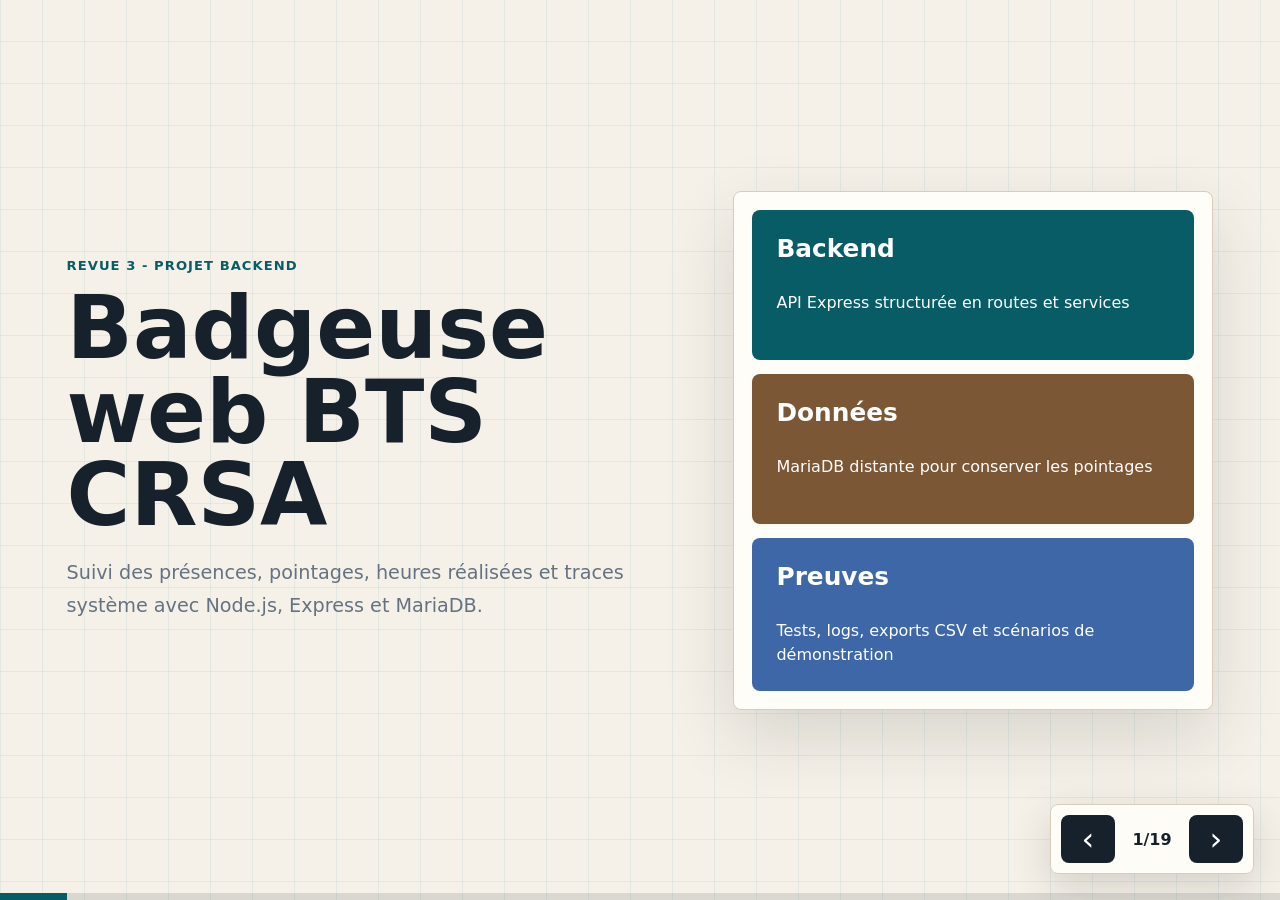
==== index.html @ 31d011b4 "Add files via upload" ====
<!DOCTYPE html>
<html lang="fr">
<head>
  <meta charset="UTF-8">
  <meta name="viewport" content="width=device-width, initial-scale=1.0">
  <title>Revue 3 - Badgeuse BTS CRSA</title>
  <link rel="stylesheet" href="./revue3.css">
</head>
<body>
  <main class="deck" id="deck">
    <section class="slide cover active" data-title="Introduction">
      <div class="slide-copy">
        <p class="kicker">Revue 3 - Projet backend</p>
        <h1>Badgeuse web BTS CRSA</h1>
        <p class="lead">
          Suivi des présences, pointages, heures réalisées et traces système avec
          Node.js, Express et MariaDB.
        </p>
      </div>
      <div class="cover-panel">
        <div>
          <strong>Backend</strong>
          <span>API Express structurée en routes et services</span>
        </div>
        <div>
          <strong>Données</strong>
          <span>MariaDB distante pour conserver les pointages</span>
        </div>
        <div>
          <strong>Preuves</strong>
          <span>Tests, logs, exports CSV et scénarios de démonstration</span>
        </div>
      </div>
    </section>

    <section class="slide" data-title="Contexte">
      <div class="slide-copy">
        <p class="kicker">Remise en contexte</p>
        <h2>Point de départ</h2>
        <p>
          Le besoin est de remplacer un suivi manuel des présences par un système
          centralisé. Un étudiant pointe, le serveur traite l'information, la base
          conserve les données, puis l'interface affiche l'état du jour et les heures.
        </p>
      </div>
      <div class="cards three">
        <article>
          <span>01</span>
          <h3>Fiabiliser</h3>
          <p>Éviter les oublis et garder une trace exploitable.</p>
        </article>
        <article>
          <span>02</span>
          <h3>Centraliser</h3>
          <p>Avoir les étudiants, présences et rapports au même endroit.</p>
        </article>
        <article>
          <span>03</span>
          <h3>Présenter</h3>
          <p>Montrer un backend compréhensible, pas seulement du code.</p>
        </article>
      </div>
    </section>

    <section class="slide diagram-slide" data-title="Diagramme de déploiement">
      <div class="slide-copy">
        <p class="kicker">Diagrammes du projet</p>
        <h2>Diagramme de déploiement</h2>
        <p>
          Ce schéma montre où se trouvent les parties du système: le matériel de badgeuse,
          le serveur de pointage, la base de données et le poste d'administration.
        </p>
      </div>
      <button class="diagram image-diagram" type="button" data-zoom="Diagramme de déploiement">
        <img src="./assets/revue3/diagramme-deploiement.png" alt="Diagramme de déploiement du système Badge CRSA">
        <span class="diagram-caption">Cliquer pour zoomer le diagramme.</span>
      </button>
    </section>

    <section class="slide diagram-slide" data-title="Cas d'utilisation">
      <div class="slide-copy">
        <p class="kicker">Diagrammes du projet</p>
        <h2>Cas d'utilisation</h2>
        <p>
          Ce diagramme montre les actions principales: badger, saisir un code de secours,
          consulter les rapports, exporter les données et gérer les comptes étudiants.
        </p>
      </div>
      <button class="diagram image-diagram" type="button" data-zoom="Diagramme de cas d'utilisation">
        <img src="./assets/revue3/diagramme-cas-utilisation.png" alt="Diagramme de cas d'utilisation du système Badge CRSA">
        <span class="diagram-caption">Les flèches montrent quelles actions mettent à jour les rapports.</span>
      </button>
    </section>

    <section class="slide diagram-slide" data-title="Diagramme de Gantt">
      <div class="slide-copy">
        <p class="kicker">Diagrammes du projet</p>
        <h2>Planning du projet</h2>
        <p>
          Le Gantt sert à expliquer la répartition du travail: base de données, backend,
          interface d'administration, tests, corrections et préparation de l'oral.
        </p>
      </div>
      <button class="diagram image-diagram" type="button" data-zoom="Diagramme de Gantt">
        <img src="./assets/revue3/diagramme-gantt.png" alt="Diagramme de Gantt du projet Badgeuse BTS CRSA">
        <span class="diagram-caption">Ce visuel permet de situer la revue 3 dans l'avancement global.</span>
      </button>
    </section>

    <section class="slide diagram-slide" data-title="Schéma relationnel">
      <div class="slide-copy">
        <p class="kicker">Diagrammes du projet</p>
        <h2>Schéma relationnel</h2>
        <p>
          Ici on voit les tables réellement utilisées: étudiants, pointages, sessions,
          utilisateurs et logs. C'est la partie la plus importante pour expliquer la base.
        </p>
      </div>
      <button class="diagram image-diagram" type="button" data-zoom="Schéma relationnel de la base">
        <img src="./assets/revue3/schema-relationnel.png" alt="Schéma relationnel de la base de données Badge CRSA">
        <span class="diagram-caption">Les liens partent surtout de la table étudiants vers les pointages et sessions.</span>
      </button>
    </section>

    <section class="slide diagram-slide" data-title="MCD simplifié">
      <div class="slide-copy">
        <p class="kicker">Diagrammes du projet</p>
        <h2>MCD simplifié</h2>
        <p>
          Cette version est plus facile à expliquer: l'étudiant est au centre, puis on voit
          autour les pointages, les sessions, les présences journalières, les utilisateurs et les logs.
        </p>
      </div>
      <button class="diagram image-diagram" type="button" data-zoom="MCD simplifié">
        <img src="./assets/revue3/mcd-simple.png" alt="MCD simplifié du projet Badgeuse BTS CRSA">
        <span class="diagram-caption">Le MCD sert à expliquer le sens des données, le schéma relationnel sert à montrer les tables exactes.</span>
      </button>
    </section>

    <section class="slide diagram-slide" data-title="Diagramme de séquence">
      <div class="slide-copy">
        <p class="kicker">Diagrammes du projet</p>
        <h2>Diagramme de séquence</h2>
        <p>
          Ce diagramme décrit le scénario complet: arrivée, départ, oubli de badge,
          détection en fin de journée et correction administrative.
        </p>
      </div>
      <button class="diagram image-diagram" type="button" data-zoom="Diagramme de séquence">
        <img src="./assets/revue3/diagramme-sequence.png" alt="Diagramme de séquence des pointages arrivée départ et correction">
        <span class="diagram-caption">C'est le meilleur schéma pour expliquer la logique métier du pointage.</span>
      </button>
    </section>

    <section class="slide" data-title="Revue 2 vers revue 3">
      <div class="slide-copy">
        <p class="kicker">Transition</p>
        <h2>Ce qui a évolué depuis</h2>
        <p>
          La revue 2 posait la base technique. La revue 3 montre une version plus
          complète, avec des règles métier, des exports, des logs et des tests.
        </p>
      </div>
      <div class="comparison">
        <article>
          <h3>Base de départ</h3>
          <ul>
            <li>Serveur Express en place</li>
            <li>Connexion MariaDB distante</li>
            <li>Premières routes API</li>
            <li>Authentification expliquée</li>
          </ul>
        </article>
        <article>
          <h3>Version actuelle</h3>
          <ul>
            <li>Routes séparées par domaine</li>
            <li>Services backend réutilisables</li>
            <li>Pointages transformés en sessions</li>
            <li>Logs, exports CSV et tests d'annexe</li>
          </ul>
        </article>
      </div>
    </section>

    <section class="slide" data-title="Architecture">
      <div class="slide-copy">
        <p class="kicker">Version actuelle</p>
        <h2>Architecture générale</h2>
        <p>
          Le projet garde une logique simple en trois couches. Le navigateur ne parle
          pas directement à la base: il passe toujours par le serveur Express.
        </p>
      </div>
      <button class="diagram wide" type="button" data-zoom="Architecture générale actuelle">
        <div class="node browser">
          <strong>Navigateur</strong>
          <span>HTML, CSS, JavaScript</span>
        </div>
        <div class="arrow">requete HTTP</div>
        <div class="node server">
          <strong>Backend Express</strong>
          <span>routes, session, services</span>
        </div>
        <div class="arrow">requete SQL</div>
        <div class="node db">
          <strong>MariaDB</strong>
          <span>données persistantes</span>
        </div>
      </button>
    </section>

    <section class="slide" data-title="Organisation backend">
      <div class="slide-copy">
        <p class="kicker">Version actuelle</p>
        <h2>Organisation du backend</h2>
        <p>
          Le code est séparé pour rester lisible: les routes reçoivent les requêtes,
          les services appliquent les règles, et les utilitaires gèrent les cas communs.
        </p>
      </div>
      <button class="diagram stack" type="button" data-zoom="Organisation du backend">
        <div class="layer">
          <strong>server.js</strong>
          <span>lancement du serveur et vérification de la base</span>
        </div>
        <div class="layer">
          <strong>src/app.js</strong>
          <span>middlewares, session, fichiers statiques et routes</span>
        </div>
        <div class="layer grid-layer">
          <span>authRoutes</span>
          <span>attendanceRoutes</span>
          <span>reportRoutes</span>
          <span>systemRoutes</span>
        </div>
        <div class="layer grid-layer">
          <span>attendanceService</span>
          <span>reportService</span>
          <span>systemLogService</span>
          <span>autoCloseService</span>
        </div>
      </button>
    </section>

    <section class="slide" data-title="Authentification">
      <div class="slide-copy">
        <p class="kicker">Sécurité</p>
        <h2>Connexion et routes protégées</h2>
        <p>
          L'utilisateur se connecte avec un compte actif. La session Express garde son
          identité, puis le middleware bloque les routes sensibles si personne n'est connecté.
        </p>
      </div>
      <button class="diagram sequence" type="button" data-zoom="Parcours d'authentification actuel">
        <div class="step"><b>1</b><span>Saisie login / mot de passe</span></div>
        <div class="step"><b>2</b><span>POST /auth/login</span></div>
        <div class="step"><b>3</b><span>Vérification dans utilisateurs</span></div>
        <div class="step"><b>4</b><span>Création de session</span></div>
        <div class="step"><b>5</b><span>Accès aux routes API protégées</span></div>
      </button>
    </section>

    <section class="slide" data-title="Pointages">
      <div class="slide-copy">
        <p class="kicker">Règle métier</p>
        <h2>Du pointage brut à la session</h2>
        <p>
          Un pointage est un événement simple: arrivée ou départ. Le backend reconstruit
          ensuite les sessions de présence avec une heure d'arrivée, une heure de départ
          et une durée en minutes.
        </p>
      </div>
      <button class="diagram pipeline" type="button" data-zoom="Traitement des pointages">
        <div><strong>ARRIVÉE</strong><span>badge, code ou manuel</span></div>
        <div><strong>pointages</strong><span>événements horodatés</span></div>
        <div><strong>syncPointagesForDate</strong><span>règle métier backend</span></div>
        <div><strong>sessions_presence</strong><span>durée calculée</span></div>
        <div><strong>DÉPART auto</strong><span>fermeture selon horaires</span></div>
      </button>
    </section>

    <section class="slide" data-title="API">
      <div class="slide-copy">
        <p class="kicker">API</p>
        <h2>Routes API importantes</h2>
        <p>
          Les routes sont regroupées par usage. C'est plus facile à maintenir et plus
          simple à expliquer pendant la présentation.
        </p>
      </div>
      <button class="diagram api-map" type="button" data-zoom="Carte des routes API">
        <article>
          <h3>Authentification</h3>
          <code>POST /auth/login</code>
          <code>GET /auth/me</code>
        </article>
        <article>
          <h3>Étudiants</h3>
          <code>GET /api/students</code>
          <code>POST /api/students</code>
        </article>
        <article>
          <h3>Présence</h3>
          <code>POST /api/presence</code>
          <code>POST /api/manual/now</code>
        </article>
        <article>
          <h3>Rapports</h3>
          <code>GET /api/reports</code>
          <code>GET /api/progress</code>
        </article>
        <article>
          <h3>Système</h3>
          <code>GET /api/logs</code>
          <code>POST /api/debug/auto-close</code>
        </article>
      </button>
    </section>

    <section class="slide" data-title="Preuves">
      <div class="slide-copy">
        <p class="kicker">Tests et fiabilité</p>
        <h2>Ce que je peux prouver</h2>
        <p>
          L'annexe de tests montre que les comportements importants ne reposent pas
          uniquement sur des essais manuels.
        </p>
      </div>
      <button class="diagram proof" type="button" data-zoom="Preuves techniques">
        <article><strong>01</strong><span>Gestion correcte des heures et formats</span></article>
        <article><strong>02</strong><span>Logs système lisibles et exploitables</span></article>
        <article><strong>03</strong><span>Message clair si la base tombe</span></article>
        <article><strong>04</strong><span>Route protégée bloquée sans session</span></article>
        <article><strong>05</strong><span>Objectif de progression fiable par défaut</span></article>
        <article><strong>06</strong><span>Cas concrets faciles à rejouer</span></article>
      </button>
    </section>

    <section class="slide code-slide" data-title="Code commenté - route pointage">
      <div class="slide-copy">
        <p class="kicker">Code à expliquer</p>
        <h2>Route de pointage manuel</h2>
        <p>
          Cet extrait montre une route Express classique: on protège l'accès, on vérifie
          les données reçues, puis on appelle le service qui écrit en base.
        </p>
      </div>
      <div class="code-panel">
        <pre><code>router.post("/api/manual/now", requireAuth, async (req, res) =&gt; {
  // 1. On récupère les informations envoyées par l'interface.
  const { id_etudiant, action } = req.body;

  // 2. On évite d'écrire en base si la requête est incomplète.
  if (!id_etudiant || !action) {
    return res.status(400).json({ error: "Champs manquants" });
  }

  // 3. Seules deux actions sont autorisées: ARRIVEE ou DEPART.
  if (!ALLOWED_POINTAGE_TYPES.includes(action)) {
    return res.status(400).json({ error: "action invalide" });
  }

  // 4. Le service crée le pointage et resynchronise la journée.
  const result = await createManualPointage({ idEtudiant: id_etudiant, action });

  res.json({ ok: true, date_jour: result.date_jour });
});</code></pre>
      </div>
    </section>

    <section class="slide code-slide" data-title="Code commenté - sessions">
      <div class="slide-copy">
        <p class="kicker">Code à expliquer</p>
        <h2>Créer un pointage puis mettre à jour les sessions</h2>
        <p>
          Cet extrait est plus simple à expliquer: on crée un événement de pointage,
          puis on demande au backend de recalculer les sessions de la journée.
        </p>
      </div>
      <div class="code-panel">
        <pre><code>async function createManualPointage({ idEtudiant, action }) {
  // 1. On récupère la date du jour et l'heure actuelle.
  const date = todayISO();
  const horodatage = nowParisDateTimeSQL();

  // 2. On enregistre le pointage brut dans la table "pointages".
  await insertPointage({
    idEtudiant,
    typePointage: action,    // ARRIVEE ou DEPART
    horodatage,
    modeSaisie: "MANUEL"
  });

  // 3. Le backend recalcule les sessions à partir des pointages.
  // Exemple: une ARRIVEE + un DEPART deviennent une session avec durée.
  await syncPointagesForDate(date);

  // 4. La route peut répondre à l'interface avec la date traitée.
  return {
    date_jour: date,
    horodatage
  };
}</code></pre>
      </div>
    </section>

    <section class="slide code-slide" data-title="Code commenté - sécurité">
      <div class="slide-copy">
        <p class="kicker">Code à expliquer</p>
        <h2>Sécurité et traces</h2>
        <p>
          Deux éléments sont simples à défendre à l'oral: une route protégée refuse un
          utilisateur non connecté, et chaque action importante peut être journalisée.
        </p>
      </div>
      <div class="code-panel double-code">
        <pre><code>function requireAuth(req, res, next) {
  // Si aucune session utilisateur n'existe,
  // l'API refuse l'accès à la route.
  if (!req.session.user) {
    return res.status(401).json({ error: "Non authentifié" });
  }

  next();
}</code></pre>
        <pre><code>await safeInsertSystemLog(
  "INFO",
  // Le log indique qui a fait l'action,
  // sur quel étudiant et à quelle date.
  `${getActorLabel(req)} a défini le statut ${statut}
   pour l'étudiant #${id_etudiant} le ${date}.`
);</code></pre>
      </div>
    </section>

    <section class="slide" data-title="Bilan">
      <div class="slide-copy">
        <p class="kicker">Bilan de la revue 3</p>
        <h2>Une base backend exploitable</h2>
        <p>
          La revue 3 montre une application qui ne se limite plus à des pages statiques:
          le serveur traite les présences, applique les règles métier, protège les routes
          sensibles et garde des traces vérifiables.
        </p>
      </div>
      <div class="cards three">
        <article>
          <span>01</span>
          <h3>Fonctionnel</h3>
          <p>
            Les pointages peuvent être créés, corrigés et transformés en sessions de
            présence avec une durée exploitable pour les rapports.
          </p>
        </article>
        <article>
          <span>02</span>
          <h3>Structuré</h3>
          <p>
            Les routes, services, middlewares et utilitaires sont séparés pour rendre
            le backend plus lisible et plus facile à défendre à l'oral.
          </p>
        </article>
        <article>
          <span>03</span>
          <h3>Intégré</h3>
          <p>
            L'interface communique avec l'API, les actions mettent à jour la base de
            données et les informations affichées correspondent à l'état réel du système.
          </p>
        </article>
      </div>
    </section>

  </main>

  <aside class="controls" aria-label="Navigation des slides">
    <button id="prev-slide" type="button" aria-label="Slide précédente">‹</button>
    <div class="counter"><span id="current-slide">1</span>/<span id="total-slides">19</span></div>
    <button id="next-slide" type="button" aria-label="Slide suivante">›</button>
  </aside>

  <div class="progress" aria-hidden="true"><span id="progress-bar"></span></div>

  <dialog class="zoom-dialog" id="zoom-dialog">
    <div class="zoom-head">
      <strong id="zoom-title">Diagramme</strong>
      <button id="close-zoom" type="button">Fermer</button>
    </div>
    <div class="zoom-content" id="zoom-content"></div>
  </dialog>

  <script src="./revue3.js"></script>
</body>
</html>
---- revue3.css ----
:root {
  --ink: #17212b;
  --muted: #657282;
  --paper: #f6f1e8;
  --panel: #fffdf8;
  --line: #d8cdbc;
  --teal: #087f8c;
  --teal-dark: #075c65;
  --blue: #3e67a8;
  --green: #4d8a57;
  --amber: #d5912a;
  --coral: #d85f4f;
  --brown: #7c5735;
  --shadow: 0 26px 70px rgba(23, 33, 43, 0.14);
}

* {
  box-sizing: border-box;
}

html,
body {
  margin: 0;
  height: 100%;
  overflow: hidden;
}

body {
  font-family: Inter, ui-sans-serif, system-ui, -apple-system, BlinkMacSystemFont, "Segoe UI", sans-serif;
  color: var(--ink);
  background:
    linear-gradient(90deg, rgba(8, 127, 140, 0.08) 1px, transparent 1px),
    linear-gradient(0deg, rgba(8, 127, 140, 0.08) 1px, transparent 1px),
    var(--paper);
  background-size: 42px 42px;
}

button {
  font: inherit;
}

.deck {
  position: relative;
  width: 100vw;
  height: 100vh;
}

.slide {
  position: absolute;
  inset: 0;
  display: grid;
  grid-template-columns: minmax(320px, 0.85fr) minmax(0, 1.15fr);
  align-items: center;
  gap: clamp(22px, 3.6vw, 54px);
  padding: clamp(28px, 4.2vw, 58px) clamp(38px, 5.2vw, 86px);
  opacity: 0;
  transform: translateX(46px);
  pointer-events: none;
  transition: opacity 240ms ease, transform 240ms ease;
}

.slide.active {
  opacity: 1;
  transform: translateX(0);
  pointer-events: auto;
}

.slide-copy {
  max-width: 720px;
}

.cover {
  grid-template-columns: minmax(0, 1fr) 480px;
}

.kicker {
  margin: 0 0 14px;
  color: var(--teal-dark);
  font-size: 0.82rem;
  font-weight: 850;
  letter-spacing: 0.08em;
  text-transform: uppercase;
}

h1,
h2,
h3,
p,
li,
span,
strong {
  overflow-wrap: anywhere;
}

h1 {
  margin: 0;
  font-size: clamp(2.8rem, 6.8vw, 6.3rem);
  line-height: 0.96;
  letter-spacing: 0;
}

h2 {
  margin: 0;
  font-size: clamp(2rem, 4.2vw, 4.1rem);
  line-height: 1.02;
  letter-spacing: 0;
}

.lead,
.slide-copy p:not(.kicker) {
  color: var(--muted);
  font-size: clamp(1.05rem, 1.5vw, 1.28rem);
  line-height: 1.7;
}

.cover-panel,
.cards article,
.comparison article,
.timeline article,
.diagram {
  border: 1px solid var(--line);
  border-radius: 8px;
  background: var(--panel);
  box-shadow: var(--shadow);
}

.cover-panel {
  display: grid;
  gap: 14px;
  padding: 18px;
}

.cover-panel div {
  min-height: 150px;
  padding: 24px;
  border-radius: 8px;
  color: #fff;
}

.cover-panel div:nth-child(1) {
  background: var(--teal-dark);
}

.cover-panel div:nth-child(2) {
  background: var(--brown);
}

.cover-panel div:nth-child(3) {
  background: var(--blue);
}

.cover-panel strong,
.cover-panel span {
  display: block;
}

.cover-panel strong {
  font-size: 1.55rem;
}

.cover-panel span {
  margin-top: 28px;
  line-height: 1.5;
}

.cards {
  display: grid;
  gap: 16px;
}

.cards.three {
  grid-template-columns: repeat(3, minmax(0, 1fr));
}

.cards article {
  min-height: 260px;
  padding: 24px;
}

.cards span,
.timeline span {
  display: inline-flex;
  padding: 7px 10px;
  border-radius: 6px;
  color: #fff;
  background: var(--coral);
  font-weight: 850;
}

.cards h3,
.comparison h3 {
  margin: 28px 0 10px;
  font-size: 1.55rem;
}

.cards p,
.timeline p,
.comparison li {
  color: var(--muted);
  line-height: 1.55;
}

.comparison {
  display: grid;
  grid-template-columns: repeat(2, minmax(0, 1fr));
  gap: 16px;
}

.comparison article {
  min-height: 390px;
  padding: 30px;
}

.comparison article:nth-child(1) {
  border-top: 8px solid var(--amber);
}

.comparison article:nth-child(2) {
  border-top: 8px solid var(--teal);
}

.comparison ul {
  margin: 18px 0 0;
  padding-left: 22px;
}

.comparison li {
  margin: 12px 0;
}

.diagram {
  width: 100%;
  min-height: min(54vh, 500px);
  padding: 18px;
  border: 1px solid var(--line);
  cursor: zoom-in;
  color: var(--ink);
  text-align: left;
}

.diagram-slide {
  grid-template-columns: minmax(270px, 0.48fr) minmax(0, 1.52fr);
}

.image-diagram {
  display: flex;
  flex-direction: column;
  justify-content: center;
  gap: 14px;
  min-height: min(66vh, 610px);
  background: #fff;
}

.image-diagram img {
  display: block;
  width: 100%;
  max-height: min(58vh, 535px);
  object-fit: contain;
  border-radius: 6px;
}

.diagram-caption {
  display: block;
  color: var(--muted);
  font-size: 0.95rem;
  text-align: center;
}

.diagram:hover {
  outline: 4px solid rgba(8, 127, 140, 0.16);
}

.wide {
  display: grid;
  grid-template-columns: 1fr 120px 1fr 120px 1fr;
  align-items: stretch;
  gap: 12px;
}

.node {
  display: flex;
  flex-direction: column;
  justify-content: space-between;
  min-height: 300px;
  padding: 24px;
  border-radius: 8px;
  color: #fff;
}

.node strong {
  font-size: 1.55rem;
}

.node span {
  line-height: 1.45;
}

.browser {
  background: var(--blue);
}

.server {
  background: var(--teal-dark);
}

.db {
  background: var(--brown);
}

.arrow {
  display: grid;
  place-items: center;
  color: var(--muted);
  font-weight: 850;
  text-align: center;
}

.arrow::after,
.pipeline div:not(:last-child)::after,
.sequence .step:not(:last-child)::after {
  content: ">";
  display: block;
  margin-top: 12px;
  color: var(--teal-dark);
  font-size: 2rem;
  font-weight: 900;
}

.stack {
  display: grid;
  gap: 14px;
}

.layer {
  padding: 22px;
  border-radius: 8px;
  color: #fff;
  background: var(--teal-dark);
}

.layer:nth-child(2) {
  background: var(--blue);
}

.layer:nth-child(3) {
  background: var(--brown);
}

.layer:nth-child(4) {
  background: var(--green);
}

.layer strong,
.layer span {
  display: block;
}

.layer strong {
  font-size: 1.35rem;
}

.layer span {
  margin-top: 8px;
}

.grid-layer {
  display: grid;
  grid-template-columns: repeat(4, minmax(0, 1fr));
  gap: 10px;
}

.grid-layer span {
  margin: 0;
  padding: 12px;
  border-radius: 6px;
  background: rgba(255, 255, 255, 0.16);
  text-align: center;
}

.sequence,
.pipeline {
  display: grid;
  grid-template-columns: repeat(5, minmax(0, 1fr));
  align-items: stretch;
  gap: 12px;
}

.step,
.pipeline div {
  display: flex;
  flex-direction: column;
  justify-content: space-between;
  min-height: 300px;
  padding: 20px;
  border-radius: 8px;
  background: #efe7d8;
}

.step b {
  display: grid;
  place-items: center;
  width: 42px;
  height: 42px;
  border-radius: 8px;
  color: #fff;
  background: var(--teal-dark);
}

.step span,
.pipeline span {
  color: var(--muted);
  line-height: 1.45;
}

.pipeline strong {
  font-size: 1.1rem;
}

.mcd {
  position: relative;
  display: grid;
  grid-template-columns: repeat(3, minmax(0, 1fr));
  grid-template-rows: repeat(3, minmax(126px, auto));
  gap: 24px;
  overflow: hidden;
}

.mcd::before {
  content: "";
  position: absolute;
  inset: 70px;
  border: 3px dashed rgba(8, 127, 140, 0.34);
  border-radius: 8px;
  pointer-events: none;
}

.entity {
  position: relative;
  z-index: 1;
  padding: 16px;
  border: 2px solid var(--teal-dark);
  border-radius: 8px;
  background: var(--panel);
}

.entity h3,
.entity p {
  margin: 0;
}

.entity h3 {
  margin-bottom: 10px;
}

.entity p {
  color: var(--muted);
  line-height: 1.45;
}

.etudiants {
  grid-column: 2;
  grid-row: 2;
}

.pointages {
  grid-column: 3;
  grid-row: 1;
  border-color: var(--amber);
}

.sessions {
  grid-column: 3;
  grid-row: 3;
  border-color: var(--green);
}

.presence {
  grid-column: 1;
  grid-row: 3;
  border-color: var(--coral);
}

.users {
  grid-column: 1;
  grid-row: 1;
  border-color: var(--blue);
}

.logs {
  grid-column: 2;
  grid-row: 1;
  border-color: var(--brown);
}

.link {
  position: relative;
  z-index: 2;
  display: grid;
  place-items: center;
  padding: 8px;
  border-radius: 6px;
  background: #efe7d8;
  color: var(--teal-dark);
  font-weight: 850;
  text-align: center;
}

.l1 {
  grid-column: 3;
  grid-row: 2;
}

.l2 {
  grid-column: 1;
  grid-row: 2;
}

.l3 {
  grid-column: 2;
  grid-row: 3;
}

.l4 {
  grid-column: 3;
  grid-row: 2;
  align-self: end;
}

.tech-map,
.setup-map,
.capability-map,
.api-map,
.proof {
  display: grid;
  gap: 12px;
}

.tech-map {
  grid-template-columns: repeat(4, minmax(0, 1fr));
}

.setup-map,
.capability-map,
.api-map {
  grid-template-columns: repeat(5, minmax(0, 1fr));
}

.tech-map article,
.setup-map article,
.capability-map article,
.api-map article,
.proof article {
  min-height: 230px;
  padding: 18px;
  border-radius: 8px;
  background: #efe7d8;
}

.tech-map article,
.capability-map article {
  display: flex;
  flex-direction: column;
  justify-content: space-between;
}

.tech-map strong,
.setup-map strong,
.capability-map strong {
  display: block;
  font-size: 1.28rem;
}

.tech-map span,
.setup-map span,
.capability-map span {
  display: block;
  margin-top: 30px;
  color: var(--muted);
  line-height: 1.5;
}

.setup-main {
  color: #fff;
  background: var(--teal-dark) !important;
}

.setup-main span {
  color: rgba(255, 255, 255, 0.82);
}

.api-map h3 {
  margin: 0 0 18px;
}

.api-map code {
  display: block;
  margin-top: 10px;
  padding: 8px;
  border-radius: 6px;
  color: var(--teal-dark);
  background: #fffdf8;
  white-space: normal;
}

.proof {
  grid-template-columns: repeat(3, minmax(0, 1fr));
}

.proof article {
  min-height: 170px;
}

.proof strong,
.proof span {
  display: block;
}

.proof strong {
  color: var(--teal-dark);
  font-size: 1.8rem;
}

.proof span {
  margin-top: 26px;
  color: var(--muted);
  line-height: 1.5;
}

.timeline {
  display: grid;
  grid-template-columns: repeat(3, minmax(0, 1fr));
  gap: 14px;
}

.timeline article {
  min-height: 200px;
  padding: 22px;
}

.timeline strong {
  display: block;
  margin-top: 22px;
  font-size: 1.35rem;
}

.code-slide {
  grid-template-columns: minmax(300px, 0.58fr) minmax(0, 1.42fr);
}

.code-panel {
  width: 100%;
  padding: 16px;
  border: 1px solid var(--line);
  border-radius: 8px;
  background: #fffdf8;
  box-shadow: var(--shadow);
  cursor: zoom-in;
}

.code-panel pre {
  margin: 0;
  max-height: 68vh;
  overflow: auto;
}

.code-panel code {
  display: block;
  color: var(--ink);
  font-family: "Cascadia Code", Consolas, "Courier New", monospace;
  font-size: clamp(0.72rem, 0.86vw, 0.9rem);
  line-height: 1.48;
  white-space: pre;
}

.double-code {
  display: grid;
  gap: 14px;
}

.controls {
  position: fixed;
  right: 26px;
  bottom: 26px;
  z-index: 10;
  display: flex;
  align-items: center;
  gap: 10px;
  padding: 10px;
  border: 1px solid var(--line);
  border-radius: 8px;
  background: rgba(255, 253, 248, 0.9);
  box-shadow: 0 12px 40px rgba(23, 33, 43, 0.16);
  backdrop-filter: blur(12px);
}

.controls button {
  display: grid;
  place-items: center;
  width: 54px;
  height: 48px;
  border: 0;
  border-radius: 8px;
  color: #fff;
  background: var(--ink);
  cursor: pointer;
  font-size: 2rem;
  line-height: 1;
}

.counter {
  min-width: 54px;
  text-align: center;
  font-weight: 850;
}

.progress {
  position: fixed;
  left: 0;
  right: 0;
  bottom: 0;
  z-index: 11;
  height: 7px;
  background: rgba(23, 33, 43, 0.12);
}

.progress span {
  display: block;
  width: 0;
  height: 100%;
  background: var(--teal-dark);
  transition: width 240ms ease;
}

.zoom-dialog {
  width: calc(100vw - 32px);
  max-width: none;
  height: calc(100vh - 32px);
  padding: 0;
  border: 0;
  border-radius: 8px;
  background: var(--panel);
  box-shadow: 0 34px 100px rgba(0, 0, 0, 0.34);
}

.zoom-dialog::backdrop {
  background: rgba(23, 33, 43, 0.62);
}

.zoom-head {
  display: flex;
  align-items: center;
  justify-content: space-between;
  gap: 18px;
  padding: 16px 18px;
  border-bottom: 1px solid var(--line);
}

.zoom-head strong {
  font-size: 1.1rem;
}

.zoom-head button {
  padding: 10px 14px;
  border: 0;
  border-radius: 8px;
  color: #fff;
  background: var(--ink);
  cursor: pointer;
}

.zoom-content {
  height: calc(100% - 66px);
  padding: 18px;
  overflow: auto;
}

.zoom-content .diagram {
  width: max-content;
  min-width: calc(100vw - 90px);
  min-height: calc(100vh - 140px);
  box-shadow: none;
  cursor: default;
}

.zoom-content .image-diagram {
  align-items: center;
  width: max-content;
  min-width: min(1500px, calc(100vw - 90px));
  min-height: calc(100vh - 140px);
  padding: 12px;
}

.zoom-content .image-diagram img {
  width: auto;
  height: auto;
  max-width: none;
  max-height: none;
}

.zoom-content .image-diagram.ratio-wide img {
  width: min(100%, calc(100vw - 110px));
  height: auto;
}

.zoom-content .image-diagram.ratio-balanced img {
  width: auto;
  height: min(calc(100vh - 210px), 760px);
}

.zoom-content .image-diagram.ratio-tall img {
  width: auto;
  height: min(calc(100vh - 190px), 900px);
}

.zoom-content .image-diagram.ratio-small img {
  width: min(calc(100vw - 150px), 1120px);
  height: auto;
}

.zoom-content .code-panel {
  width: max-content;
  min-width: calc(100vw - 90px);
  min-height: calc(100vh - 140px);
  cursor: default;
}

.zoom-content .code-panel pre {
  max-height: calc(100vh - 190px);
}

.zoom-content .code-panel code {
  font-size: clamp(1rem, 1.18vw, 1.35rem);
  line-height: 1.62;
}

.zoom-content .diagram:hover {
  outline: none;
}

@media (max-width: 1100px) {
  html,
  body {
    overflow: auto;
  }

  .deck {
    height: auto;
  }

  .slide {
    position: static;
    display: none;
    min-height: 100vh;
    grid-template-columns: 1fr;
    padding: 36px 22px 110px;
  }

  .slide.active {
    display: grid;
  }

  .cover,
  .wide,
  .diagram-slide,
  .code-slide,
  .sequence,
  .pipeline,
  .tech-map,
  .setup-map,
  .capability-map,
  .api-map,
  .proof,
  .timeline,
  .cards.three,
  .comparison {
    grid-template-columns: 1fr;
  }

  .grid-layer {
    grid-template-columns: repeat(2, minmax(0, 1fr));
  }

  .mcd {
    grid-template-columns: 1fr;
    grid-template-rows: auto;
  }

  .mcd::before,
  .link {
    display: none;
  }

  .etudiants,
  .pointages,
  .sessions,
  .presence,
  .users,
  .logs {
    grid-column: auto;
    grid-row: auto;
  }

  .diagram,
  .node,
  .step,
  .pipeline div {
    min-height: auto;
  }

  .image-diagram img {
    max-height: 420px;
  }

  .zoom-content .diagram {
    min-width: 760px;
  }
}
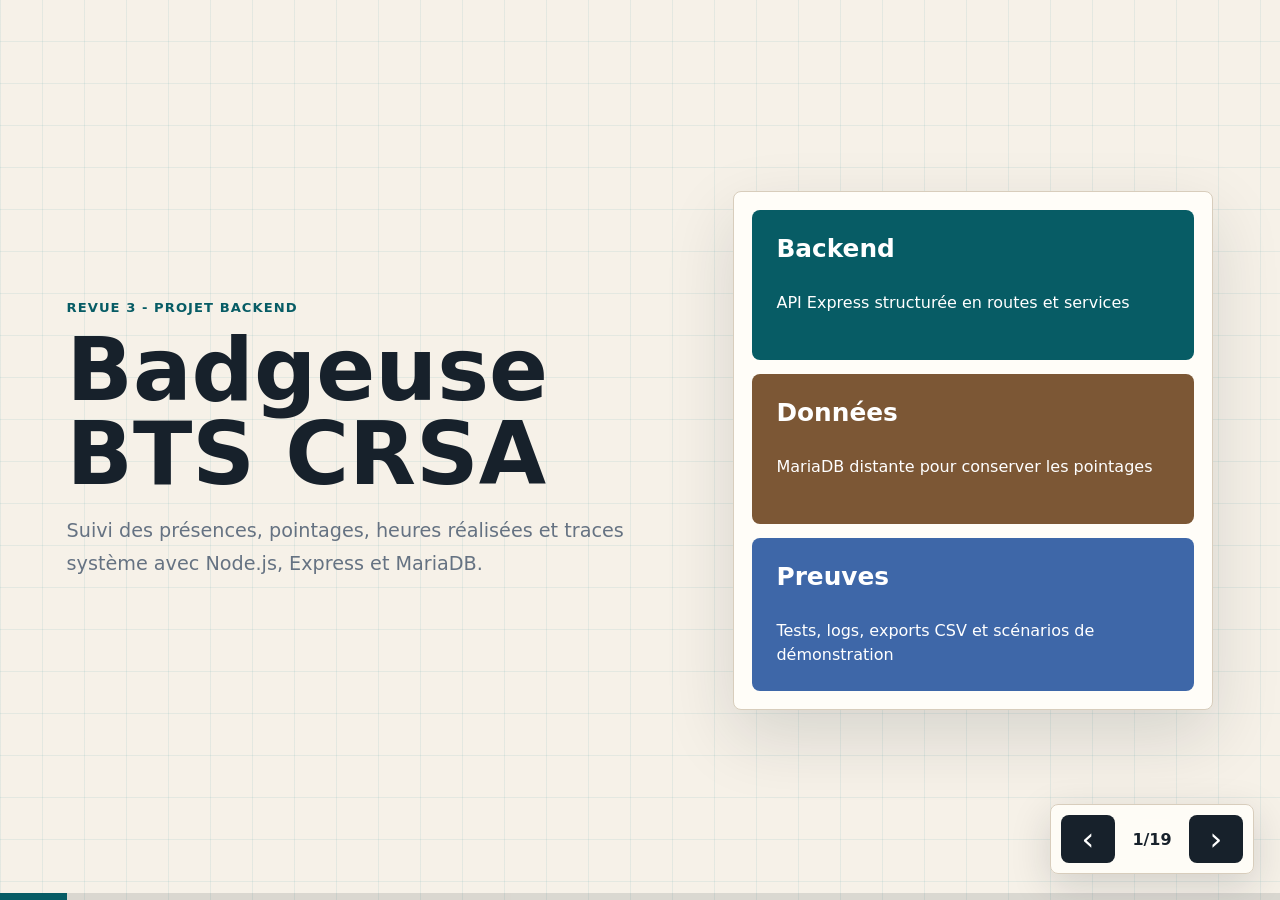
==== commit 5a38e9b8: "Update index.html" ====
--- a/index.html
+++ b/index.html
@@ -11,7 +11,7 @@
     <section class="slide cover active" data-title="Introduction">
       <div class="slide-copy">
         <p class="kicker">Revue 3 - Projet backend</p>
-        <h1>Badgeuse web BTS CRSA</h1>
+        <h1>Badgeuse BTS CRSA</h1>
         <p class="lead">
           Suivi des présences, pointages, heures réalisées et traces système avec
           Node.js, Express et MariaDB.
